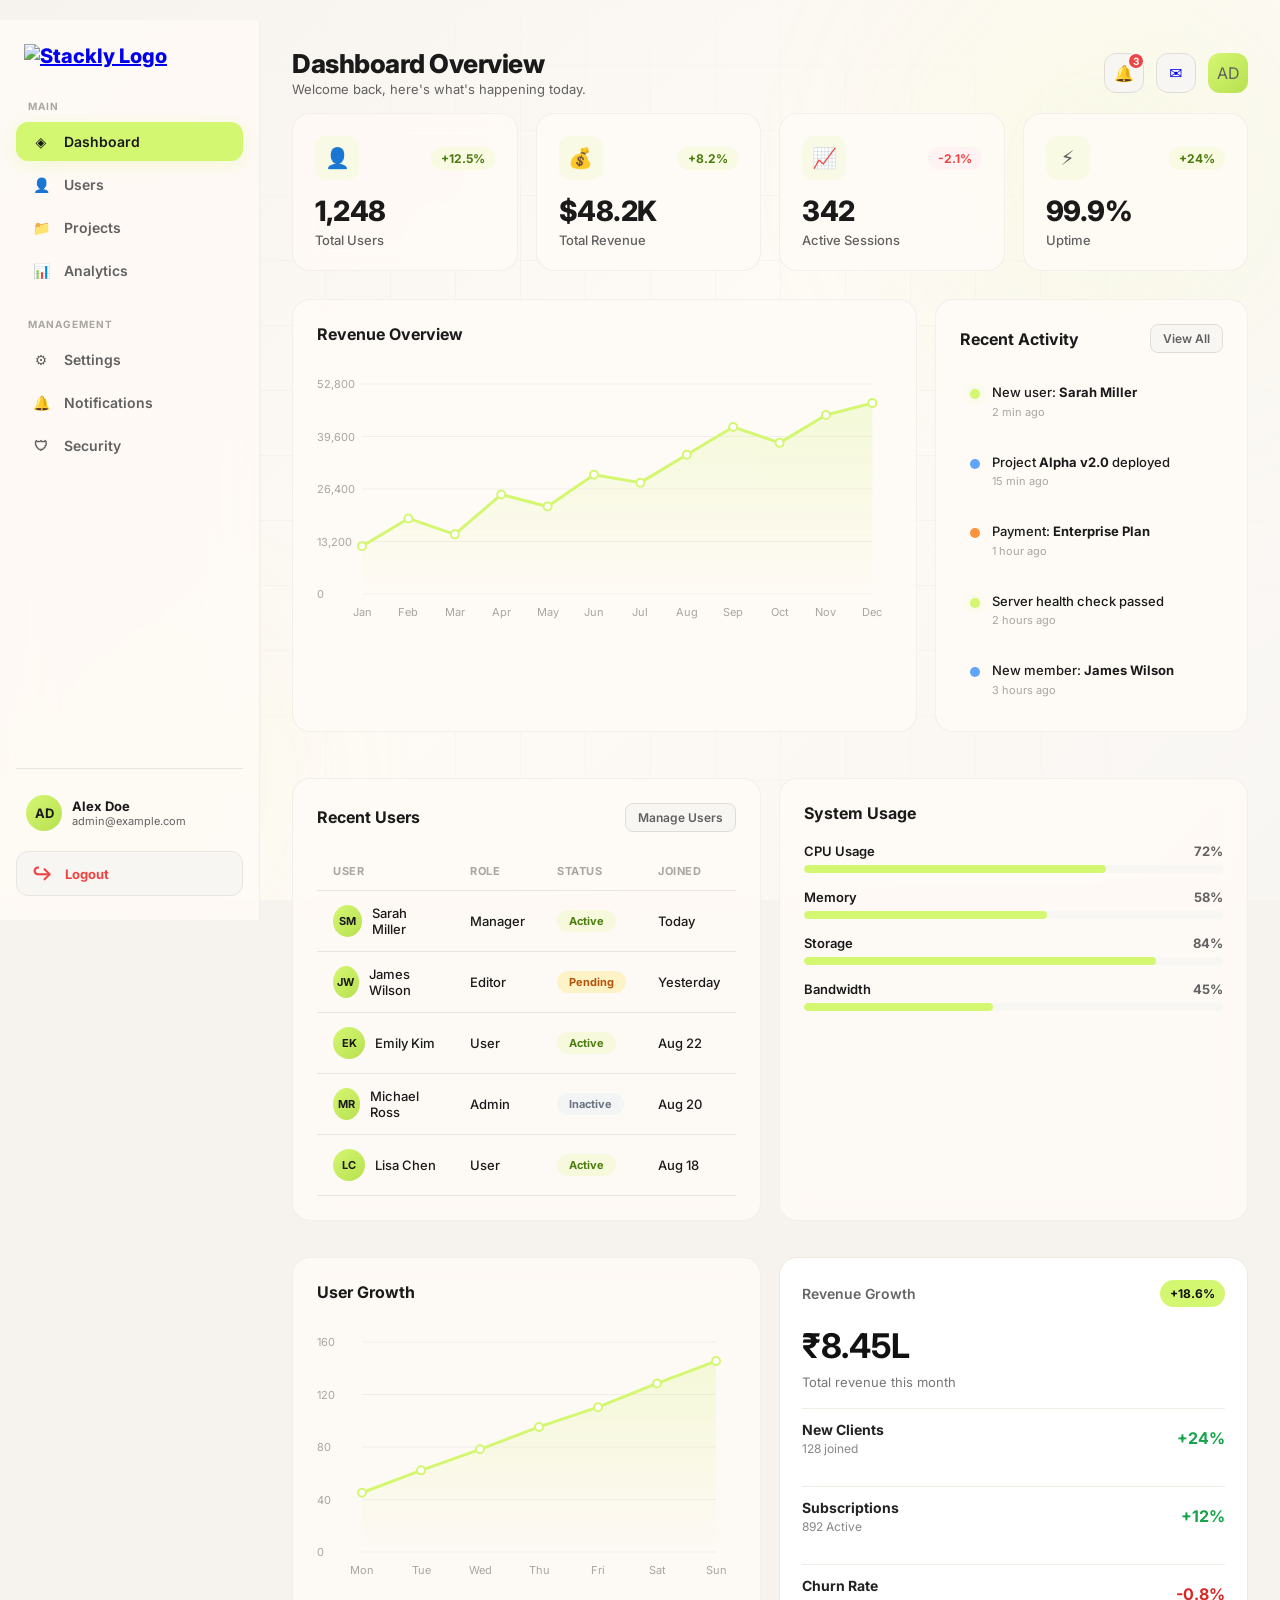
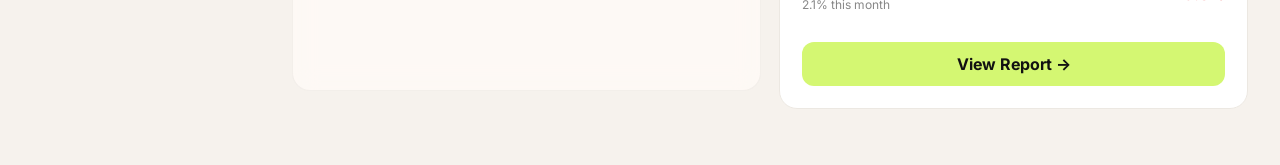
==== admin-dashboard.html @ aadb6a51 "Add files via upload" ====
html_code = '''<!DOCTYPE html>
<html lang="en">
<head>
  <meta charset="UTF-8" />
  <meta name="viewport" content="width=device-width, initial-scale=1.0" />
  <title>Stackly Admin — Dashboard</title>
  <link rel="preconnect" href="https://fonts.googleapis.com">
  <link rel="preconnect" href="https://fonts.gstatic.com" crossorigin>
  <link href="https://fonts.googleapis.com/css2?family=Inter:wght@400;500;600;700;800&display=swap" rel="stylesheet">
  <style>
    :root {
      --color-white2: #F6F2ED;
      --color-white3: #FEFAF5;
      --color-white4: #F8F6F3;
      --color-btn: #F6F2ED4D;
      --color-btn1: #F6F2ED1A;
      --text-color: #616161;
      --primary-color: #D4F772;
      --dark: #1a1a1a;
    }

    * { margin: 0; padding: 0; box-sizing: border-box; }
    body {
      font-family: 'Inter', system-ui, -apple-system, sans-serif;
      background: var(--color-white2);
      color: var(--text-color);
      min-height: 100vh;
      overflow-x: hidden;
    }

    /* ==================== BACKGROUND ==================== */
    .page-bg {
      position: fixed; inset: 0; z-index: 0; overflow: hidden;
      background: linear-gradient(135deg, var(--color-white2) 0%, var(--color-white3) 50%, var(--color-white4) 100%);
    }
    .orb {
      position: absolute; border-radius: 50%; filter: blur(90px); opacity: 0.4;
    }
    .orb-1 {
      width: 550px; height: 550px;
      background: radial-gradient(circle, rgba(212,247,114,0.4) 0%, transparent 70%);
      top: -12%; right: -8%;
    }
    .orb-2 {
      width: 450px; height: 450px;
      background: radial-gradient(circle, rgba(212,247,114,0.28) 0%, transparent 70%);
      bottom: -12%; left: -8%;
    }
    .grid-overlay {
      position: absolute; inset: 0;
      background-image:
        linear-gradient(rgba(0,0,0,0.022) 1px, transparent 1px),
        linear-gradient(90deg, rgba(0,0,0,0.022) 1px, transparent 1px);
      background-size: 65px 65px;
      mask-image: radial-gradient(ellipse at center, black 40%, transparent 80%);
      -webkit-mask-image: radial-gradient(ellipse at center, black 40%, transparent 80%);
    }

    /* ==================== LAYOUT ==================== */
    .dashboard { position: relative; z-index: 1; display: flex; min-height: 100vh; }

    /* ==================== SIDEBAR ==================== */
.sidebar {
  width: 260px;
  background: rgba(254,250,245,0.88);
  backdrop-filter: blur(24px);
  -webkit-backdrop-filter: blur(24px);
  border-right: 1px solid rgba(232,228,223,0.5);
  display: flex;
  flex-direction: column;
  padding: 24px 16px;
  position: fixed;
  height: 100vh;
  z-index: 10;
  transition: width 0.3s ease;

  /* Sidebar Scroll */
  overflow-y: auto;
  overflow-x: hidden;
}

.sidebar::-webkit-scrollbar {
  width: 5px;
}

.sidebar::-webkit-scrollbar-track {
  background: transparent;
}

.sidebar::-webkit-scrollbar-thumb {
  background: #d8d4cf;
  border-radius: 10px;
}

.sidebar::-webkit-scrollbar-thumb:hover {
  background: #bdb8b1;
}

    .sidebar.collapsed { width: 80px; }
    .sidebar.collapsed ~ .main-content { margin-left: 80px; }


    .logo {
      display: flex; align-items: center; gap: 12px;
      font-weight: 800; font-size: 20px; color: var(--dark);
      margin-bottom: 32px; padding: 0 8px;
    }
    .logo-icon {
      width: 40px; height: 40px; background: var(--primary-color);
      border-radius: 12px; display: flex; align-items: center; justify-content: center;
      font-size: 20px; flex-shrink: 0;
      box-shadow: 0 4px 16px rgba(212,247,114,0.3);
    }
    .logo-text { white-space: nowrap; overflow: hidden; transition: opacity 0.2s; }
    .sidebar.collapsed .logo-text { opacity: 0; width: 0; }

    .nav-section { margin-bottom: 24px; }
    .nav-label {
      font-size: 10px; font-weight: 700; text-transform: uppercase;
      letter-spacing: 1px; color: #A9A5A0; margin-bottom: 10px; padding: 0 12px;
      white-space: nowrap; overflow: hidden; transition: opacity 0.2s;
    }
    .sidebar.collapsed .nav-label { opacity: 0; }

    .nav-item {
      display: flex; align-items: center; gap: 12px;
      padding: 11px 14px; border-radius: 12px;
      font-size: 14px; font-weight: 600; color: var(--text-color);
      cursor: pointer; transition: all 0.2s; margin-bottom: 4px; white-space: nowrap;
    }
    .nav-item:hover { background: var(--color-white4); color: var(--dark); }
    .nav-item.active {
      background: var(--primary-color); color: var(--dark);
      box-shadow: 0 4px 16px rgba(212,247,114,0.25);
    }
    .nav-icon { width: 22px; text-align: center; flex-shrink: 0; }
    .nav-text { white-space: nowrap; overflow: hidden; transition: opacity 0.2s; }
    .sidebar.collapsed .nav-text { opacity: 0; width: 0; }

    .sidebar-footer { margin-top: auto; padding-top: 16px; border-top: 1px solid #E8E4DF; }
    .user-card {
      display: flex; align-items: center; gap: 10px;
      padding: 10px; border-radius: 12px; cursor: pointer; transition: background 0.2s;
    }
    .user-card:hover { background: var(--color-white4); }
    .user-avatar {
      width: 36px; height: 36px; border-radius: 50%;
      background: linear-gradient(135deg, var(--primary-color), #b8e050);
      display: flex; align-items: center; justify-content: center;
      font-size: 13px; font-weight: 700; color: var(--dark); flex-shrink: 0;
    }
    .user-info { white-space: nowrap; overflow: hidden; transition: opacity 0.2s; }
    .sidebar.collapsed .user-info { opacity: 0; width: 0; }
    .user-name { font-size: 13px; font-weight: 700; color: var(--dark); }
    .user-role { font-size: 11px; color: var(--text-color); }

    .collapse-btn {
      position: absolute; top: 28px; right: -14px;
      width: 28px; height: 28px; background: var(--color-white3);
      border: 1px solid #E8E4DF; border-radius: 50%;
      display: flex; align-items: center; justify-content: center;
      cursor: pointer; font-size: 12px;
      box-shadow: 0 2px 8px rgba(0,0,0,0.08); z-index: 20;
      transition: transform 0.3s;
    }
    .sidebar.collapsed .collapse-btn { transform: rotate(180deg); }

    /* ==================== MAIN CONTENT ==================== */
    .main-content {
      flex: 1; margin-left: 260px; padding: 28px 32px;
      transition: margin-left 0.3s ease; min-width: 0;
    }

    /* ==================== TOPBAR ==================== */
    .topbar {
      display: flex; align-items: center; justify-content: space-between;
      margin-bottom: 28px; flex-wrap: wrap; gap: 16px;
    }
    .page-title h1 {
      font-size: 26px; font-weight: 800; color: var(--dark); letter-spacing: -0.5px;
    }
    .page-title p { font-size: 13px; color: var(--text-color); margin-top: 2px; }
    .topbar-actions { display: flex; align-items: center; gap: 12px; }

    .search-box { position: relative; }
    .search-box input {
      width: 260px; padding: 10px 14px 10px 38px;
      border: 1.5px solid #E0DCD7; border-radius: 12px;
      background: var(--color-white4); font-size: 13px; outline: none;
      transition: all 0.2s; font-family: inherit;
    }
    .search-box input:focus {
      border-color: var(--primary-color);
      box-shadow: 0 0 0 3px rgba(212,247,114,0.15);
    }
    .search-box::before {
      content: '🔍'; position: absolute; left: 12px; top: 50%;
      transform: translateY(-50%); font-size: 13px; opacity: 0.5;
    }

    .icon-btn {
      width: 40px; height: 40px; border-radius: 12px;
      border: 1.5px solid #E0DCD7; background: var(--color-white4);
      display: flex; align-items: center; justify-content: center;
      cursor: pointer; font-size: 16px; transition: all 0.2s; position: relative;
      text-decoration: none;
    }
    .icon-btn:hover {
      border-color: var(--primary-color);
      background: rgba(212,247,114,0.08);
    }
    .badge {
      position: absolute; top: -2px; right: -2px;
      width: 18px; height: 18px; background: #ef4444; color: #fff;
      font-size: 10px; font-weight: 700; border-radius: 50%;
      display: flex; align-items: center; justify-content: center;
      border: 2px solid var(--color-white3);
    }

    /* ==================== PANELS & CARDS ==================== */
    .panel {
      background: rgba(254,250,245,0.9);
      backdrop-filter: blur(12px); -webkit-backdrop-filter: blur(12px);
      border: 1px solid rgba(232,228,223,0.5); border-radius: 18px;
      padding: 24px; margin-bottom: 18px;
    }
    .panel-header {
      display: flex; align-items: center; justify-content: space-between;
      margin-bottom: 20px; flex-wrap: wrap; gap: 10px;
    }
    .panel-title { font-size: 16px; font-weight: 700; color: var(--dark); }
    .panel-action {
      font-size: 12px; font-weight: 600; color: var(--text-color);
      cursor: pointer; padding: 6px 12px; border-radius: 8px;
      transition: all 0.2s; border: 1.5px solid #E0DCD7; background: var(--color-white4);
    }
    .panel-action:hover { background: var(--primary-color); color: var(--dark); border-color: var(--primary-color); }
    .panel-action.primary { background: var(--primary-color); color: var(--dark); border-color: var(--primary-color); }
    .panel-action.primary:hover { box-shadow: 0 4px 16px rgba(212,247,114,0.3); }

    /* ==================== STATS ==================== */
    .stats-grid {
      display: grid;
      grid-template-columns: repeat(auto-fit, minmax(200px, 1fr));
      gap: 18px; margin-bottom: 28px;
    }
    .stat-card {
      background: rgba(254,250,245,0.9);
      backdrop-filter: blur(12px); -webkit-backdrop-filter: blur(12px);
      border: 1px solid rgba(232,228,223,0.5); border-radius: 18px;
      padding: 22px; transition: all 0.25s; position: relative; overflow: hidden;
    }
    .stat-card:hover {
      transform: translateY(-3px);
      box-shadow: 0 12px 32px rgba(0,0,0,0.06);
      border-color: var(--primary-color);
    }
    .stat-card::before {
      content: ''; position: absolute; top: 0; left: 0; right: 0; height: 3px;
      background: var(--primary-color); opacity: 0; transition: opacity 0.25s;
    }
    .stat-card:hover::before { opacity: 1; }

    .stat-header {
      display: flex; align-items: center; justify-content: space-between;
      margin-bottom: 14px;
    }
    .stat-icon {
      width: 44px; height: 44px; border-radius: 12px;
      background: rgba(212,247,114,0.12);
      display: flex; align-items: center; justify-content: center;
      font-size: 20px; transition: all 0.25s;
    }
    .stat-card:hover .stat-icon {
      background: var(--primary-color); transform: scale(1.1);
      box-shadow: 0 4px 16px rgba(212,247,114,0.3);
    }
    .stat-trend {
      font-size: 12px; font-weight: 700;
      padding: 4px 10px; border-radius: 20px;
      background: rgba(212,247,114,0.15); color: #4a7c0f;
    }
    .stat-trend.down { background: #fef2f2; color: #ef4444; }
    .stat-value {
      font-size: 28px; font-weight: 800; color: var(--dark);
      margin-bottom: 4px; letter-spacing: -0.5px;
    }
    .stat-label { font-size: 13px; color: var(--text-color); font-weight: 500; }

    /* ==================== CONTENT GRID ==================== */
    .content-grid {
      display: grid; grid-template-columns: 2fr 1fr; gap: 18px;
      margin-bottom: 28px;
    }
    .bottom-grid { display: grid; grid-template-columns: 1fr 1fr; gap: 18px; }

    /* ==================== CHARTS ==================== */
    .chart-canvas { width: 100%; height: 260px; }
    .chart-canvas.sm { height: 180px; }

    /* ==================== ACTIVITY ==================== */
    .activity-list { display: flex; flex-direction: column; gap: 14px; }
    .activity-item {
      display: flex; align-items: flex-start; gap: 12px;
      padding: 10px; border-radius: 12px; transition: background 0.2s;
    }
    .activity-item:hover { background: var(--color-white4); }
    .activity-dot {
      width: 10px; height: 10px; border-radius: 50%;
      margin-top: 6px; flex-shrink: 0;
    }
    .activity-dot.green { background: var(--primary-color); box-shadow: 0 0 8px rgba(212,247,114,0.4); }
    .activity-dot.blue { background: #60a5fa; }
    .activity-dot.orange { background: #fb923c; }
    .activity-dot.red { background: #ef4444; }
    .activity-text { font-size: 13px; color: var(--dark); font-weight: 500; line-height: 1.5; }
    .activity-time { font-size: 11px; color: #A9A5A0; margin-top: 2px; }

    /* ==================== TABLE ==================== */
    .table-wrap { overflow-x: auto; }
    table { width: 100%; border-collapse: collapse; }
    th {
      text-align: left; padding: 12px 16px;
      font-size: 11px; font-weight: 700; text-transform: uppercase;
      letter-spacing: 0.5px; color: #A9A5A0; border-bottom: 1px solid #E8E4DF;
    }
    td {
      padding: 14px 16px; font-size: 13px;
      color: var(--dark); font-weight: 500; border-bottom: 1px solid #E8E4DF;
    }
    tr:hover td { background: var(--color-white4); }
    .user-cell { display: flex; align-items: center; gap: 10px; }
    .table-avatar {
      width: 32px; height: 32px; border-radius: 50%;
      background: linear-gradient(135deg, var(--primary-color), #b8e050);
      display: flex; align-items: center; justify-content: center;
      font-size: 11px; font-weight: 700; color: var(--dark);
    }
    .status-badge {
      padding: 4px 12px; border-radius: 20px; font-size: 11px; font-weight: 700;
    }
    .status-active { background: rgba(212,247,114,0.2); color: #4a7c0f; }
    .status-pending { background: #fef3c7; color: #b45309; }
    .status-inactive { background: #f3f4f6; color: #6b7280; }

    /* ==================== PROGRESS ==================== */
    .progress-item { margin-bottom: 16px; }
    .progress-header {
      display: flex; justify-content: space-between;
      margin-bottom: 6px; font-size: 13px;
    }
    .progress-label { font-weight: 600; color: var(--dark); }
    .progress-value { font-weight: 700; color: var(--text-color); }
    .progress-track {
      height: 8px; background: var(--color-white4);
      border-radius: 4px; overflow: hidden;
    }
    .progress-fill {
      height: 100%; border-radius: 4px;
      background: var(--primary-color); transition: width 1s ease;
    }

    /* ==================== PROJECT CARDS ==================== */
    .project-grid {
      display: grid;
      grid-template-columns: repeat(auto-fit, minmax(280px, 1fr));
      gap: 18px; margin-bottom: 28px;
    }
    .project-card {
      background: rgba(254,250,245,0.9);
      backdrop-filter: blur(12px); -webkit-backdrop-filter: blur(12px);
      border: 1px solid rgba(232,228,223,0.5); border-radius: 18px;
      padding: 24px; transition: all 0.25s;
    }
    .project-card:hover {
      transform: translateY(-3px);
      box-shadow: 0 12px 32px rgba(0,0,0,0.06);
      border-color: var(--primary-color);
    }
    .project-header {
      display: flex; align-items: center; justify-content: space-between;
      margin-bottom: 14px;
    }
    .project-tag {
      padding: 4px 12px; border-radius: 20px; font-size: 11px; font-weight: 700;
    }
    .tag-dev { background: rgba(212,247,114,0.2); color: #4a7c0f; }
    .tag-design { background: #dbeafe; color: #1e40af; }
    .tag-marketing { background: #fef3c7; color: #b45309; }
    .project-title { font-size: 16px; font-weight: 700; color: var(--dark); margin-bottom: 6px; }
    .project-desc { font-size: 13px; color: var(--text-color); margin-bottom: 16px; line-height: 1.5; }
    .project-meta { display: flex; align-items: center; justify-content: space-between; font-size: 12px; color: #A9A5A0; }
    .project-avatars { display: flex; }
    .project-avatars .table-avatar {
      width: 28px; height: 28px; font-size: 10px;
      margin-left: -8px; border: 2px solid var(--color-white3);
    }
    .project-avatars .table-avatar:first-child { margin-left: 0; }

    /* ==================== USER CARDS ==================== */
    .user-grid {
      display: grid;
      grid-template-columns: repeat(auto-fit, minmax(240px, 1fr));
      gap: 18px; margin-bottom: 28px;
    }
    .user-card-lg {
      background: rgba(254,250,245,0.9);
      backdrop-filter: blur(12px); -webkit-backdrop-filter: blur(12px);
      border: 1px solid rgba(232,228,223,0.5); border-radius: 18px;
      padding: 24px; text-align: center; transition: all 0.25s;
    }
    .user-card-lg:hover {
      transform: translateY(-3px);
      box-shadow: 0 12px 32px rgba(0,0,0,0.06);
      border-color: var(--primary-color);
    }
    .user-card-lg .user-avatar { width: 56px; height: 56px; font-size: 20px; margin: 0 auto 12px; }
    .user-card-name { font-size: 15px; font-weight: 700; color: var(--dark); margin-bottom: 2px; }
    .user-card-role { font-size: 12px; color: var(--text-color); margin-bottom: 12px; }
    .user-card-stats {
      display: flex; justify-content: center; gap: 20px;
      padding-top: 14px; border-top: 1px solid #E8E4DF;
    }
    .user-card-stat { text-align: center; }
    .user-card-stat-value { font-size: 16px; font-weight: 700; color: var(--dark); }
    .user-card-stat-label { font-size: 11px; color: #A9A5A0; }

    /* ==================== SETTINGS ==================== */
    .setting-row {
      display: flex; align-items: center; justify-content: space-between;
      padding: 16px 0; border-bottom: 1px solid #E8E4DF;
    }
    .setting-row:last-child { border-bottom: none; }
    .setting-info h4 { font-size: 14px; font-weight: 600; color: var(--dark); margin-bottom: 3px; }
    .setting-info p { font-size: 12px; color: #A9A5A0; }
    .toggle {
      width: 44px; height: 24px; background: #E0DCD7; border-radius: 12px;
      position: relative; cursor: pointer; transition: background 0.2s; flex-shrink: 0;
    }
    .toggle.on { background: var(--primary-color); }
    .toggle::after {
      content: ''; position: absolute; top: 2px; left: 2px;
      width: 20px; height: 20px; background: #fff; border-radius: 50%;
      transition: transform 0.2s; box-shadow: 0 1px 4px rgba(0,0,0,0.15);
    }
    .toggle.on::after { transform: translateX(20px); }

    /* ==================== NOTIFICATIONS ==================== */
    .notif-item {
      display: flex; align-items: flex-start; gap: 14px;
      padding: 16px; border-radius: 14px; transition: all 0.2s;
      margin-bottom: 8px; border: 1px solid transparent;
    }
    .notif-item:hover { background: var(--color-white4); border-color: #E8E4DF; }
    .notif-item.unread { background: rgba(212,247,114,0.06); border-color: rgba(212,247,114,0.2); }
    .notif-icon {
      width: 40px; height: 40px; border-radius: 12px;
      background: var(--color-white4);
      display: flex; align-items: center; justify-content: center;
      font-size: 18px; flex-shrink: 0;
    }
    .notif-item.unread .notif-icon { background: rgba(212,247,114,0.15); }
    .notif-content h4 { font-size: 14px; font-weight: 600; color: var(--dark); margin-bottom: 3px; }
    .notif-content p { font-size: 12px; color: var(--text-color); line-height: 1.5; }
    .notif-time { font-size: 11px; color: #A9A5A0; margin-top: 4px; white-space: nowrap; }

    /* ==================== SECURITY ==================== */
    .security-card {
      background: rgba(254,250,245,0.9);
      backdrop-filter: blur(12px); -webkit-backdrop-filter: blur(12px);
      border: 1px solid rgba(232,228,223,0.5); border-radius: 18px;
      padding: 24px; margin-bottom: 18px;
    }
    .security-card-header { display: flex; align-items: center; gap: 14px; margin-bottom: 16px; }
    .security-icon {
      width: 48px; height: 48px; border-radius: 14px;
      background: rgba(212,247,114,0.12);
      display: flex; align-items: center; justify-content: center;
      font-size: 22px;
    }
    .security-card h3 { font-size: 16px; font-weight: 700; color: var(--dark); margin-bottom: 3px; }
    .security-card p { font-size: 13px; color: var(--text-color); }

    /* ==================== VIEW SWITCHING ==================== */
    .page-view { display: none; animation: fadeIn 0.3s ease; }
    .page-view.active { display: block; }
    @keyframes fadeIn {
      from { opacity: 0; transform: translateY(8px); }
      to { opacity: 1; transform: translateY(0); }
    }

    /* ==================== MOBILE ==================== */
    .mobile-toggle {
      display: none; width: 40px; height: 40px; border-radius: 12px;
      border: 1.5px solid #E0DCD7; background: var(--color-white4);
      align-items: center; justify-content: center;
      cursor: pointer; font-size: 18px; margin-right: 12px;
    }
    .overlay {
      display: none; position: fixed; inset: 0;
      background: rgba(0,0,0,0.3); z-index: 5;
    }
    .overlay.show { display: block; }

    @media (max-width: 1000px) {
      .content-grid, .bottom-grid { grid-template-columns: 1fr; }
    }
    @media (max-width: 768px) {
      .sidebar { transform: translateX(-100%); width: 260px; }
      .sidebar.open { transform: translateX(0); }
      .main-content { margin-left: 0; padding: 20px; }
      .stats-grid { grid-template-columns: 1fr; }
      .search-box input { width: 180px; }
      .mobile-toggle { display: flex; }
      .project-grid, .user-grid { grid-template-columns: 1fr; }
    }
    @media (max-width: 520px) {
      .topbar-actions { width: 100%; justify-content: flex-end; }
      .search-box { width: 100%; }
      .search-box input { width: 100%; }
    }

    html, body {
    overflow-x: hidden;
    width: 100%;
}

@media (max-width: 767px) {
    .main-content {
        width: 100%;
        max-width: 100%;
        margin-left: 0;
        padding: 15px;
        overflow-x: hidden;
    }

    .bottom-grid,
    .bottom-grid > div,
    .panel {
        width: 100%;
        max-width: 100%;
        min-width: 0;
    }

    .progress-track {
        width: 100%;
        max-width: 100%;
    }

    .progress-fill {
        max-width: 100%;
    }

    body {
        width: 100%;
        max-width: 100%;
        overflow-x: hidden;
    }
}

.logout-btn {
    width: 100%;
    margin-top: 10px;
    padding: 11px 14px;
    display: flex;
    align-items: center;
    gap: 12px;

    border: 1px solid #E8E4DF;
    border-radius: 12px;

    background: var(--color-white4);
    color: #ef4444;

    font-family: inherit;
    font-size: 13px;
    font-weight: 700;

    cursor: pointer;
    transition: all 0.2s ease;
}

.logout-btn:hover {
    background: #fef2f2;
    border-color: #ef4444;
}

.logout-btn span:first-child {
    width: 22px;
    text-align: center;
    font-size: 18px;
    flex-shrink: 0;
}

.sidebar.collapsed .logout-text {
    opacity: 0;
    width: 0;
    overflow: hidden;
}

.sidebar.collapsed .logout-btn {
    justify-content: center;
    padding-left: 8px;
    padding-right: 8px;
}

.panel-action {
    text-decoration: none;
    cursor: pointer;
}

.user-card {
    cursor: default;
}

.user-avatar,
.user-info,
.user-name,
.user-role {
    cursor: default;
}

.user-card a {
    pointer-events: none;
}

.overview-side-card{
    background:#fff;
    border:1px solid #ECE8E2;
    border-radius:18px;
    padding:22px;
    height:100%;
    display:flex;
    flex-direction:column;
    gap:18px;
}

.overview-head{
    display:flex;
    justify-content:space-between;
    align-items:center;
}

.overview-head span{
    font-size:14px;
    color:#666;
    font-weight:600;
}

.trend-badge{
    background:#D4F772;
    color:#111;
    padding:6px 10px;
    border-radius:20px;
    font-size:12px;
    font-weight:700;
}

.overview-side-card h2{
    font-size:34px;
    margin:0;
    color:#111;
}

.overview-sub{
    color:#777;
    font-size:13px;
    margin-top:-10px;
}

.overview-item{
    display:flex;
    justify-content:space-between;
    align-items:center;
    padding:12px 0;
    border-top:1px solid #F0ECE6;
}

.overview-item strong{
    display:block;
    font-size:14px;
    color:#222;
}

.overview-item p{
    margin:3px 0 0;
    font-size:12px;
    color:#888;
}

.up{
    color:#16A34A;
    font-weight:700;
}

.down{
    color:#DC2626;
    font-weight:700;
}

.overview-btn{
    margin-top:auto;
    display:block;
    text-align:center;
    padding:12px;
    background:#D4F772;
    color:#111;
    text-decoration:none;
    border-radius:12px;
    font-weight:700;
}

@media(max-width:768px){
    .overview-side-card{
        margin-top:20px;
    }
}

  </style>
</head>
<body>

  <!-- Background -->
  <div class="page-bg">
    <div class="orb orb-1"></div>
    <div class="orb orb-2"></div>
    <div class="grid-overlay"></div>
  </div>

  <div class="dashboard">
    <!-- Sidebar -->
    <div class="sidebar" id="sidebar">
<div class="logo">
    <a href="index.html">
        <img src="assets/images/logo.webp"
             alt="Stackly Logo"
             class="logo-image">
    </a>
</div>

<div class="nav-section">

    <div class="nav-label">Main</div>

    <div class="nav-item active" data-page="dashboard" onclick="navigate('dashboard')">
        <span class="nav-icon">◈</span>
        <span class="nav-text">Dashboard</span>
    </div>

    <div class="nav-item" data-page="users" onclick="navigate('users')">
        <span class="nav-icon">👤</span>
        <span class="nav-text">Users</span>
    </div>

    <div class="nav-item" data-page="projects" onclick="navigate('projects')">
        <span class="nav-icon">📁</span>
        <span class="nav-text">Projects</span>
    </div>

    <div class="nav-item" data-page="analytics" onclick="navigate('analytics')">
        <span class="nav-icon">📊</span>
        <span class="nav-text">Analytics</span>
    </div>

</div>

<div class="nav-section">

    <div class="nav-label">Management</div>

    <div class="nav-item" data-page="settings" onclick="navigate('settings')">
        <span class="nav-icon">⚙</span>
        <span class="nav-text">Settings</span>
    </div>

    <div class="nav-item" data-page="notifications" onclick="navigate('notifications')">
        <span class="nav-icon">🔔</span>
        <span class="nav-text">Notifications</span>
    </div>

    <div class="nav-item" data-page="security" onclick="navigate('security')">
        <span class="nav-icon">🛡</span>
        <span class="nav-text">Security</span>
    </div>

</div>

     <div class="sidebar-footer">

    <div class="user-card">
        <div class="user-avatar" style="cursor:default;">
            AD
        </div>

        <div class="user-info">
            <div class="user-name">
                Alex Doe
            </div>

            <div class="user-role" id="userEmail">
                admin@example.com
            </div>
        </div>
    </div>

    <button
        type="button"
        class="logout-btn"
        onclick="logoutUser()">

        <span>↪</span>
        <span class="logout-text">Logout</span>

    </button>

</div>
    </div>

    <div class="overlay" id="overlay" onclick="closeSidebar()"></div>

    <!-- Main Content -->
    <div class="main-content" id="mainContent">
      <!-- Topbar -->
      <div class="topbar">
        <div style="display:flex;align-items:center;">
          <div class="mobile-toggle" onclick="openSidebar()">☰</div>
          <div class="page-title">
            <h1 id="pageHeading">Dashboard Overview</h1>
            <p id="pageSubheading">Welcome back, here\'s what\'s happening today.</p>
          </div>
        </div>
        <div class="topbar-actions">
          <div class="icon-btn" data-page="notifications" onclick="navigate('notifications')">🔔<div class="badge">3</div></div>
          <a href="404.html" class="icon-btn">✉</a>
          <div class="icon-btn"
     style="background:linear-gradient(135deg,var(--primary-color),#b8e050);border:none;cursor:default;">
    AD
</div>
      </div>

      <!-- ========== DASHBOARD PAGE ========== -->
      <div class="page-view active" id="page-dashboard">
        <div class="stats-grid">
          <div class="stat-card"><div class="stat-header"><div class="stat-icon">👤</div><div class="stat-trend">+12.5%</div></div><div class="stat-value">1,248</div><div class="stat-label">Total Users</div></div>
          <div class="stat-card"><div class="stat-header"><div class="stat-icon">💰</div><div class="stat-trend">+8.2%</div></div><div class="stat-value">$48.2K</div><div class="stat-label">Total Revenue</div></div>
          <div class="stat-card"><div class="stat-header"><div class="stat-icon">📈</div><div class="stat-trend down">-2.1%</div></div><div class="stat-value">342</div><div class="stat-label">Active Sessions</div></div>
          <div class="stat-card"><div class="stat-header"><div class="stat-icon">⚡</div><div class="stat-trend">+24%</div></div><div class="stat-value">99.9%</div><div class="stat-label">Uptime</div></div>
        </div>
        <div class="content-grid">
          <div class="panel">
            <div class="panel-header"><div class="panel-title">Revenue Overview</div></div>
            <canvas class="chart-canvas" id="dashChart1"></canvas>
          </div>
          <div class="panel">
            <div class="panel-header"><div class="panel-title">Recent Activity</div><a href="404.html" class="panel-action">View All</a></div>
            <div class="activity-list">
              <div class="activity-item"><div class="activity-dot green"></div><div><div class="activity-text">New user: <strong>Sarah Miller</strong></div><div class="activity-time">2 min ago</div></div></div>
              <div class="activity-item"><div class="activity-dot blue"></div><div><div class="activity-text">Project <strong>Alpha v2.0</strong> deployed</div><div class="activity-time">15 min ago</div></div></div>
              <div class="activity-item"><div class="activity-dot orange"></div><div><div class="activity-text">Payment: <strong>Enterprise Plan</strong></div><div class="activity-time">1 hour ago</div></div></div>
              <div class="activity-item"><div class="activity-dot green"></div><div><div class="activity-text">Server health check passed</div><div class="activity-time">2 hours ago</div></div></div>
              <div class="activity-item"><div class="activity-dot blue"></div><div><div class="activity-text">New member: <strong>James Wilson</strong></div><div class="activity-time">3 hours ago</div></div></div>
            </div>
          </div>
        </div>
        <div class="bottom-grid">
          <div class="panel">
            <div class="panel-header"><div class="panel-title">Recent Users</div><a href="404.html" class="panel-action">Manage Users</a></div>
            <div class="table-wrap">
              <table>
                <thead><tr><th>User</th><th>Role</th><th>Status</th><th>Joined</th></tr></thead>
                <tbody>
                  <tr><td><div class="user-cell"><div class="table-avatar">SM</div>Sarah Miller</div></td><td>Manager</td><td><span class="status-badge status-active">Active</span></td><td>Today</td></tr>
                  <tr><td><div class="user-cell"><div class="table-avatar">JW</div>James Wilson</div></td><td>Editor</td><td><span class="status-badge status-pending">Pending</span></td><td>Yesterday</td></tr>
                  <tr><td><div class="user-cell"><div class="table-avatar">EK</div>Emily Kim</div></td><td>User</td><td><span class="status-badge status-active">Active</span></td><td>Aug 22</td></tr>
                  <tr><td><div class="user-cell"><div class="table-avatar">MR</div>Michael Ross</div></td><td>Admin</td><td><span class="status-badge status-inactive">Inactive</span></td><td>Aug 20</td></tr>
                  <tr><td><div class="user-cell"><div class="table-avatar">LC</div>Lisa Chen</div></td><td>User</td><td><span class="status-badge status-active">Active</span></td><td>Aug 18</td></tr>
                </tbody>
              </table>
            </div>
          </div>
                    <div class="panel" style="margin-bottom:18px;">
              <div class="panel-header"><div class="panel-title">System Usage</div></div>
              <div class="progress-item"><div class="progress-header"><span class="progress-label">CPU Usage</span><span class="progress-value">72%</span></div><div class="progress-track"><div class="progress-fill" style="width:72%"></div></div></div>
              <div class="progress-item"><div class="progress-header"><span class="progress-label">Memory</span><span class="progress-value">58%</span></div><div class="progress-track"><div class="progress-fill" style="width:58%"></div></div></div>
              <div class="progress-item"><div class="progress-header"><span class="progress-label">Storage</span><span class="progress-value">84%</span></div><div class="progress-track"><div class="progress-fill" style="width:84%"></div></div></div>
              <div class="progress-item"><div class="progress-header"><span class="progress-label">Bandwidth</span><span class="progress-value">45%</span></div><div class="progress-track"><div class="progress-fill" style="width:45%"></div></div></div>
            </div>
            <div class="panel">
              <div class="panel-header"><div class="panel-title">User Growth</div></div>
              <canvas class="chart-canvas sm" id="dashChart2"></canvas>
            </div>

            <div class="overview-side-card">
    <div class="overview-head">
        <span>Revenue Growth</span>
        <div class="trend-badge">+18.6%</div>
    </div>

    <h2>₹8.45L</h2>
    <p class="overview-sub">Total revenue this month</p>

    <div class="overview-item">
        <div>
            <strong>New Clients</strong>
            <p>128 joined</p>
        </div>
        <span class="up">+24%</span>
    </div>

    <div class="overview-item">
        <div>
            <strong>Subscriptions</strong>
            <p>892 Active</p>
        </div>
        <span class="up">+12%</span>
    </div>

    <div class="overview-item">
        <div>
            <strong>Churn Rate</strong>
            <p>2.1% this month</p>
        </div>
        <span class="down">-0.8%</span>
    </div>

    <a href="404.html" class="overview-btn">
        View Report →
    </a>
</div>
          </div>
        </div>
      </div>

      <!-- ========== USERS PAGE ========== -->
      <div class="page-view" id="page-users">
        <div class="stats-grid">
          <div class="stat-card"><div class="stat-header"><div class="stat-icon">👤</div><div class="stat-trend">+5.2%</div></div><div class="stat-value">1,248</div><div class="stat-label">Total Users</div></div>
          <div class="stat-card"><div class="stat-header"><div class="stat-icon">✓</div><div class="stat-trend">+3.1%</div></div><div class="stat-value">1,102</div><div class="stat-label">Active Users</div></div>
          <div class="stat-card"><div class="stat-header"><div class="stat-icon">⏳</div><div class="stat-trend">+12%</div></div><div class="stat-value">48</div><div class="stat-label">Pending</div></div>
          <div class="stat-card"><div class="stat-header"><div class="stat-icon">🚫</div><div class="stat-trend down">-1.2%</div></div><div class="stat-value">98</div><div class="stat-label">Inactive</div></div>
        </div>
        <div class="panel">
          <div class="panel-header">
            <div class="panel-title">All Users</div>
            <div style="display:flex;gap:10px;">
              <a href="404.html" class="panel-action">
    Filter ▾
</a>

<a href="404.html" class="panel-action primary">
    + Add User
</a>
            </div>
          </div>
          <div class="table-wrap">
            <table>
              <thead><tr><th>User</th><th>Email</th><th>Role</th><th>Status</th><th>Last Active</th><th>Actions</th></tr></thead>
              <tbody>
                <tr><td><div class="user-cell"><div class="table-avatar">SM</div>Sarah Miller</div></td><td>sarah@nexus.com</td><td>Manager</td><td><span class="status-badge status-active">Active</span></td><td>2 min ago</td><td><span style="font-size:16px;">⋮</span></td></tr>
                <tr><td><div class="user-cell"><div class="table-avatar">JW</div>James Wilson</div></td><td>james@nexus.com</td><td>Editor</td><td><span class="status-badge status-pending">Pending</span></td><td>Yesterday</td><td><span style="font-size:16px;">⋮</span></td></tr>
                <tr><td><div class="user-cell"><div class="table-avatar">EK</div>Emily Kim</div></td><td>emily@nexus.com</td><td>User</td><td><span class="status-badge status-active">Active</span></td><td>Aug 22</td><td><span style="font-size:16px;">⋮</span></td></tr>
                <tr><td><div class="user-cell"><div class="table-avatar">MR</div>Michael Ross</div></td><td>michael@nexus.com</td><td>Admin</td><td><span class="status-badge status-inactive">Inactive</span></td><td>Aug 20</td><td><span style="font-size:16px;">⋮</span></td></tr>
                <tr><td><div class="user-cell"><div class="table-avatar">LC</div>Lisa Chen</div></td><td>lisa@nexus.com</td><td>User</td><td><span class="status-badge status-active">Active</span></td><td>Aug 18</td><td><span style="font-size:16px;">⋮</span></td></tr>
                <tr><td><div class="user-cell"><div class="table-avatar">DK</div>David Kim</div></td><td>david@nexus.com</td><td>Manager</td><td><span class="status-badge status-active">Active</span></td><td>Aug 15</td><td><span style="font-size:16px;">⋮</span></td></tr>
                <tr><td><div class="user-cell"><div class="table-avatar">AP</div>Anna Park</div></td><td>anna@nexus.com</td><td>Editor</td><td><span class="status-badge status-active">Active</span></td><td>Aug 12</td><td><span style="font-size:16px;">⋮</span></td></tr>
              </tbody>
            </table>
          </div>
        </div>
        <div class="user-grid">
          <div class="user-card-lg"><div class="user-avatar" style="background:linear-gradient(135deg,#ff6b6b,#ee5a5a);">SM</div><div class="user-card-name">Sarah Miller</div><div class="user-card-role">Manager</div><div class="user-card-stats"><div class="user-card-stat"><div class="user-card-stat-value">24</div><div class="user-card-stat-label">Projects</div></div><div class="user-card-stat"><div class="user-card-stat-value">98%</div><div class="user-card-stat-label">Score</div></div></div></div>
          <div class="user-card-lg"><div class="user-avatar" style="background:linear-gradient(135deg,#4ecdc4,#44b3ab);">JW</div><div class="user-card-name">James Wilson</div><div class="user-card-role">Editor</div><div class="user-card-stats"><div class="user-card-stat"><div class="user-card-stat-value">18</div><div class="user-card-stat-label">Articles</div></div><div class="user-card-stat"><div class="user-card-stat-value">A+</div><div class="user-card-stat-label">Grade</div></div></div></div>
          <div class="user-card-lg"><div class="user-avatar" style="background:linear-gradient(135deg,#a78bfa,#8b5cf6);">EK</div><div class="user-card-name">Emily Kim</div><div class="user-card-role">User</div><div class="user-card-stats"><div class="user-card-stat"><div class="user-card-stat-value">12</div><div class="user-card-stat-label">Tasks</div></div><div class="user-card-stat"><div class="user-card-stat-value">95%</div><div class="user-card-stat-label">Done</div></div></div></div>
          <div class="user-card-lg"><div class="user-avatar" style="background:linear-gradient(135deg,#fbbf24,#f59e0b);">MR</div><div class="user-card-name">Michael Ross</div><div class="user-card-role">Admin</div><div class="user-card-stats"><div class="user-card-stat"><div class="user-card-stat-value">156</div><div class="user-card-stat-label">Tickets</div></div><div class="user-card-stat"><div class="user-card-stat-value">4.9</div><div class="user-card-stat-label">Rating</div></div></div></div>
        </div>
      </div>

      <!-- ========== PROJECTS PAGE ========== -->
      <div class="page-view" id="page-projects">
        <div class="stats-grid">
          <div class="stat-card"><div class="stat-header"><div class="stat-icon">📁</div><div class="stat-trend">+8.4%</div></div><div class="stat-value">42</div><div class="stat-label">Total Projects</div></div>
          <div class="stat-card"><div class="stat-header"><div class="stat-icon">🚀</div><div class="stat-trend">+15%</div></div><div class="stat-value">18</div><div class="stat-label">In Progress</div></div>
          <div class="stat-card"><div class="stat-header"><div class="stat-icon">✓</div><div class="stat-trend">+6.2%</div></div><div class="stat-value">24</div><div class="stat-label">Completed</div></div>
          <div class="stat-card"><div class="stat-header"><div class="stat-icon">⏸</div><div class="stat-trend down">-2</div></div><div class="stat-value">3</div><div class="stat-label">On Hold</div></div>
        </div>
        <div class="panel">
          <div class="panel-header"><div class="panel-title">Project Overview</div><a href="404.html" class="panel-action primary">
    + New Project
</a></div>
          <canvas class="chart-canvas" id="projectChart"></canvas>
        </div>
        <div class="project-grid">
          <div class="project-card">
            <div class="project-header"><span class="project-tag tag-dev">Development</span><span style="font-size:18px;cursor:pointer;">⋮</span></div>
            <div class="project-title">Nexus Platform v3.0</div>
            <div class="project-desc">Complete redesign of the core platform with new analytics engine and improved UI.</div>
            <div class="progress-item" style="margin-bottom:12px;"><div class="progress-header"><span class="progress-label" style="font-size:12px;">Progress</span><span class="progress-value" style="font-size:12px;">78%</span></div><div class="progress-track"><div class="progress-fill" style="width:78%"></div></div></div>
            <div class="project-meta"><div class="project-avatars"><div class="table-avatar">AD</div><div class="table-avatar">SM</div><div class="table-avatar">JW</div></div><span>Due Aug 30</span></div>
          </div>
          <div class="project-card">
            <div class="project-header"><span class="project-tag tag-design">Design</span><span style="font-size:18px;cursor:pointer;">⋮</span></div>
            <div class="project-title">Mobile App Redesign</div>
            <div class="project-desc">Modernizing the mobile experience with new design system and accessibility improvements.</div>
            <div class="progress-item" style="margin-bottom:12px;"><div class="progress-header"><span class="progress-label" style="font-size:12px;">Progress</span><span class="progress-value" style="font-size:12px;">45%</span></div><div class="progress-track"><div class="progress-fill" style="width:45%"></div></div></div>
            <div class="project-meta"><div class="project-avatars"><div class="table-avatar">LC</div><div class="table-avatar">EK</div></div><span>Due Sep 15</span></div>
          </div>
          <div class="project-card">
            <div class="project-header"><span class="project-tag tag-marketing">Marketing</span><span style="font-size:18px;cursor:pointer;">⋮</span></div>
            <div class="project-title">Q4 Campaign Launch</div>
            <div class="project-desc">End-of-year marketing campaign including social media, email, and content strategy.</div>
            <div class="progress-item" style="margin-bottom:12px;"><div class="progress-header"><span class="progress-label" style="font-size:12px;">Progress</span><span class="progress-value" style="font-size:12px;">92%</span></div><div class="progress-track"><div class="progress-fill" style="width:92%"></div></div></div>
            <div class="project-meta"><div class="project-avatars"><div class="table-avatar">MR</div><div class="table-avatar">AP</div><div class="table-avatar">DK</div></div><span>Due Aug 28</span></div>
          </div>
          <div class="project-card">
            <div class="project-header"><span class="project-tag tag-dev">Development</span><span style="font-size:18px;cursor:pointer;">⋮</span></div>
            <div class="project-title">API Gateway Migration</div>
            <div class="project-desc">Migrating legacy APIs to the new microservices architecture with improved performance.</div>
            <div class="progress-item" style="margin-bottom:12px;"><div class="progress-header"><span class="progress-label" style="font-size:12px;">Progress</span><span class="progress-value" style="font-size:12px;">32%</span></div><div class="progress-track"><div class="progress-fill" style="width:32%"></div></div></div>
            <div class="project-meta"><div class="project-avatars"><div class="table-avatar">AD</div><div class="table-avatar">DK</div></div><span>Due Oct 10</span></div>
          </div>
        </div>
      </div>

      <!-- ========== ANALYTICS PAGE ========== -->
      <div class="page-view" id="page-analytics">
        <div class="stats-grid">
          <div class="stat-card"><div class="stat-header"><div class="stat-icon">👁</div><div class="stat-trend">+18.2%</div></div><div class="stat-value">48.2K</div><div class="stat-label">Page Views</div></div>
          <div class="stat-card"><div class="stat-header"><div class="stat-icon">🖱</div><div class="stat-trend">+5.4%</div></div><div class="stat-value">12.8K</div><div class="stat-label">Unique Visitors</div></div>
          <div class="stat-card"><div class="stat-header"><div class="stat-icon">📉</div><div class="stat-trend down">-1.8%</div></div><div class="stat-value">3.2%</div><div class="stat-label">Bounce Rate</div></div>
          <div class="stat-card"><div class="stat-header"><div class="stat-icon">⏱</div><div class="stat-trend">+8.1%</div></div><div class="stat-value">4:32</div><div class="stat-label">Avg. Session</div></div>
        </div>
        <div class="content-grid">
          <div class="panel">
            <div class="panel-header"><div class="panel-title">Traffic Sources</div><a href="404.html" class="panel-action">
    Last 30 Days ▾
</a></div>
            <canvas class="chart-canvas" id="analyticsChart1"></canvas>
          </div>
          <div class="panel">
            <div class="panel-header"><div class="panel-title">Device Breakdown</div></div>
            <canvas class="chart-canvas" id="analyticsChart2"></canvas>
          </div>
        </div>
        <div class="panel">
          <div class="panel-header"><div class="panel-title">Top Performing Pages</div><a href="404.html" class="panel-action">
    Export CSV
</a></div>
          <div class="table-wrap">
            <table>
              <thead><tr><th>Page</th><th>Views</th><th>Unique</th><th>Avg Time</th><th>Bounce</th><th>Trend</th></tr></thead>
              <tbody>
                <tr><td><strong>/dashboard</strong></td><td>12,450</td><td>8,230</td><td>3:42</td><td>22%</td><td><span class="stat-trend">+12%</span></td></tr>
                <tr><td><strong>/projects</strong></td><td>9,820</td><td>6,100</td><td>2:18</td><td>31%</td><td><span class="stat-trend">+8%</span></td></tr>
                <tr><td><strong>/analytics</strong></td><td>7,340</td><td>4,560</td><td>4:12</td><td>18%</td><td><span class="stat-trend">+15%</span></td></tr>
                <tr><td><strong>/settings</strong></td><td>5,120</td><td>3,890</td><td>1:45</td><td>45%</td><td><span class="stat-trend down">-3%</span></td></tr>
                <tr><td><strong>/users</strong></td><td>4,890</td><td>3,200</td><td>2:55</td><td>28%</td><td><span class="stat-trend">+5%</span></td></tr>
              </tbody>
            </table>
          </div>
        </div>
      </div>

      <!-- ========== SETTINGS PAGE ========== -->
      <div class="page-view" id="page-settings">
        <div class="content-grid">
          <div class="panel">
            <div class="panel-header"><div class="panel-title">Profile Settings</div></div>
            <div style="text-align:center;margin-bottom:24px;">
              <div style="width:80px;height:80px;border-radius:50%;background:linear-gradient(135deg,var(--primary-color),#b8e050);display:flex;align-items:center;justify-content:center;font-size:28px;font-weight:800;color:var(--dark);margin:0 auto 12px;">AD</div>
              <div style="font-size:16px;font-weight:700;color:var(--dark);">Alex Doe</div>
              <div style="font-size:13px;color:var(--text-color);">Super Admin</div>
            </div>
            <div class="form-group" style="margin-bottom:16px;"><label style="display:block;font-size:13px;font-weight:600;color:var(--dark);margin-bottom:6px;">Full Name</label><input type="text" value="Alex Doe" style="width:100%;padding:12px 14px;border:1.5px solid #E0DCD7;border-radius:12px;background:var(--color-white4);font-size:14px;color:var(--dark);outline:none;font-family:inherit;"></div>
            <div class="form-group" style="margin-bottom:16px;"><label style="display:block;font-size:13px;font-weight:600;color:var(--dark);margin-bottom:6px;">Email</label><input type="email" value="alex@nexus.com" style="width:100%;padding:12px 14px;border:1.5px solid #E0DCD7;border-radius:12px;background:var(--color-white4);font-size:14px;color:var(--dark);outline:none;font-family:inherit;"></div>
            <div class="form-group" style="margin-bottom:16px;"><label style="display:block;font-size:13px;font-weight:600;color:var(--dark);margin-bottom:6px;">Bio</label><textarea style="width:100%;padding:12px 14px;border:1.5px solid #E0DCD7;border-radius:12px;background:var(--color-white4);font-size:14px;color:var(--dark);outline:none;font-family:inherit;min-height:80px;resize:vertical;">Platform administrator with 5+ years of experience.</textarea></div>
            <a href="404.html"
   class="panel-action primary"
   style="width:100%;padding:12px;margin-top:8px;border:none;text-align:center;">
    Save Changes
</a>
          </div>
          <div>
       <div class="panel" style="margin-bottom:18px;">

    <div class="panel-header">
        <div class="panel-title">Preferences</div>
    </div>

    <div class="setting-row">
        <div class="setting-info">
            <h4>Email Notifications</h4>
            <p>Receive updates via email</p>
        </div>
        <div class="toggle on" onclick="this.classList.toggle('on')"></div>
    </div>

    <div class="setting-row">
        <div class="setting-info">
            <h4>Push Notifications</h4>
            <p>Browser push alerts</p>
        </div>
        <div class="toggle on" onclick="this.classList.toggle('on')"></div>
    </div>

    <div class="setting-row">
        <div class="setting-info">
            <h4>Dark Mode</h4>
            <p>Switch to dark theme</p>
        </div>
        <div class="toggle" onclick="this.classList.toggle('on')"></div>
    </div>

    <div class="setting-row">
        <div class="setting-info">
            <h4>Auto-save</h4>
            <p>Save drafts automatically</p>
        </div>
        <div class="toggle on" onclick="this.classList.toggle('on')"></div>
    </div>

</div>
            <div class="panel">
              <div class="panel-header"><div class="panel-title">Account</div></div>
              <div class="setting-row"><div class="setting-info"><h4>Change Password</h4><p>Update your account password</p></div><a href="404.html" class="panel-action">
    Change
</a></div>
              <div class="setting-row"><div class="setting-info"><h4>Two-Factor Auth</h4><p>Add extra security layer</p></div><a href="404.html" class="panel-action">
    Enable
</a></div>
              <div class="setting-row"><div class="setting-info"><h4>API Keys</h4><p>Manage developer access</p></div><a href="404.html" class="panel-action">
    Manage
</a></div>
              <div class="setting-row"><div class="setting-info"><h4>Delete Account</h4><p>Permanently remove account</p></div><a href="404.html"
   class="panel-action"
   style="color:#ef4444;border-color:#ef4444;">
    Delete
</a></div>
            </div>
          </div>
        </div>
      </div>

      <!-- ========== NOTIFICATIONS PAGE ========== -->
      <div class="page-view" id="page-notifications">
        <div class="panel">
          <div class="panel-header">
            <div class="panel-title">All Notifications</div>
            <div style="display:flex;gap:10px;">
             <a href="404.html" class="panel-action">
    Mark All Read
</a>

<a href="404.html" class="panel-action">
    Settings
</a>
            </div>
          </div>
          <div class="notif-item unread">
            <div class="notif-icon">👤</div>
            <div class="notif-content" style="flex:1;">
              <h4>New User Registration</h4>
              <p>Sarah Miller has joined the platform as a Manager.</p>
            </div>
            <div class="notif-time">2 min ago</div>
          </div>
          <div class="notif-item unread">
            <div class="notif-icon">🚀</div>
            <div class="notif-content" style="flex:1;">
              <h4>Deployment Successful</h4>
              <p>Project Alpha v2.0 has been deployed to production.</p>
            </div>
            <div class="notif-time">15 min ago</div>
          </div>
          <div class="notif-item unread">
            <div class="notif-icon">💰</div>
            <div class="notif-content" style="flex:1;">
              <h4>Payment Received</h4>
              <p>Enterprise Plan payment of $2,400 has been processed.</p>
            </div>
            <div class="notif-time">1 hour ago</div>
          </div>
          <div class="notif-item">
            <div class="notif-icon">⚙</div>
            <div class="notif-content" style="flex:1;">
              <h4>System Update</h4>
              <p>Server maintenance completed successfully.</p>
            </div>
            <div class="notif-time">3 hours ago</div>
          </div>
          <div class="notif-item">
            <div class="notif-icon">🛡</div>
            <div class="notif-content" style="flex:1;">
              <h4>Security Alert</h4>
              <p>Unusual login attempt detected from IP 192.168.1.45.</p>
            </div>
            <div class="notif-time">5 hours ago</div>
          </div>
          <div class="notif-item">
            <div class="notif-icon">📊</div>
            <div class="notif-content" style="flex:1;">
              <h4>Weekly Report</h4>
              <p>Your weekly analytics report is now available.</p>
            </div>
            <div class="notif-time">Yesterday</div>
          </div>
          <div class="notif-item">
            <div class="notif-icon">📁</div>
            <div class="notif-content" style="flex:1;">
              <h4>Project Update</h4>
              <p>Mobile App Redesign reached 45% completion.</p>
            </div>
            <div class="notif-time">Yesterday</div>
          </div>
        </div>
      </div>

      <!-- ========== SECURITY PAGE ========== -->
<div class="page-view" id="page-security">

    <div class="stats-grid">

        <div class="stat-card">
            <div class="stat-header">
                <div class="stat-icon">🛡</div>
                <div class="stat-trend">Secure</div>
            </div>
            <div class="stat-value">A+</div>
            <div class="stat-label">Security Score</div>
        </div>

        <div class="stat-card">
            <div class="stat-header">
                <div class="stat-icon">🔒</div>
                <div class="stat-trend">Active</div>
            </div>
            <div class="stat-value">On</div>
            <div class="stat-label">2FA Status</div>
        </div>

        <div class="stat-card">
            <div class="stat-header">
                <div class="stat-icon">👁</div>
                <div class="stat-trend">+2</div>
            </div>
            <div class="stat-value">12</div>
            <div class="stat-label">Active Sessions</div>
        </div>

        <div class="stat-card">
            <div class="stat-header">
                <div class="stat-icon">⚠</div>
                <div class="stat-trend">0</div>
            </div>
            <div class="stat-value">0</div>
            <div class="stat-label">Threats Blocked</div>
        </div>

    </div>

    <div class="content-grid">

        <div>

            <!-- Two Factor Authentication -->
            <div class="security-card">

                <div class="security-card-header">
                    <div class="security-icon">🔐</div>
                    <div>
                        <h3>Two-Factor Authentication</h3>
                        <p>Add an extra layer of security to your account</p>
                    </div>
                </div>
                

                <div class="setting-row" style="border-bottom:none;padding:8px 0;">
                    <div class="setting-info">
                        <h4>Authenticator App</h4>
                        <p>Use Google Authenticator or similar</p>
                    </div>
                    <div class="toggle on" onclick="this.classList.toggle('on')"></div>
                </div>

                <div class="setting-row" style="border-bottom:none;padding:8px 0;">
                    <div class="setting-info">
                        <h4>SMS Verification</h4>
                        <p>Receive codes via text message</p>
                    </div>
                    <div class="toggle" onclick="this.classList.toggle('on')"></div>
                </div>

                <div class="setting-row" style="border-bottom:none;padding:8px 0;">
                    <div class="setting-info">
                        <h4>Backup Codes</h4>
                        <p>Generate recovery codes</p>
                    </div>
                    <a href="404.html"
   class="panel-action">
    Generate
</a>
                </div>

            </div>


            <!-- Login History -->
            <div class="security-card">

                <div class="security-card-header">
                    <div class="security-icon">🌐</div>
                    <div>
                        <h3>Login History</h3>
                        <p>Recent account access activity</p>
                    </div>
                </div>

                <div class="table-wrap">

                    <table>

                        <thead>
                            <tr>
                                <th>Device</th>
                                <th>Location</th>
                                <th>IP Address</th>
                                <th>Time</th>
                                <th>Status</th>
                            </tr>
                        </thead>

                        <tbody>

                            <tr>
                                <td>Chrome / MacOS</td>
                                <td>New York, USA</td>
                                <td>192.168.1.1</td>
                                <td>Just now</td>
                                <td>
                                    <span class="status-badge status-active">
                                        Current
                                    </span>
                                </td>
                            </tr>

                            <tr>
                                <td>Safari / iOS</td>
                                <td>London, UK</td>
                                <td>10.0.0.5</td>
                                <td>2 hours ago</td>
                                <td>
                                    <span class="status-badge status-active">
                                        Active
                                    </span>
                                </td>
                            </tr>

                            <tr>
                                <td>Firefox / Windows</td>
                                <td>Berlin, DE</td>
                                <td>172.16.0.8</td>
                                <td>Yesterday</td>
                                <td>
                                    <span class="status-badge status-inactive">
                                        Expired
                                    </span>
                                </td>
                            </tr>

                        </tbody>

                    </table>

                </div>

            </div>

        </div>


        <div>

            <!-- Password Policy -->
            <div class="security-card">

                <div class="security-card-header">
                    <div class="security-icon">🔑</div>
                    <div>
                        <h3>Password Policy</h3>
                        <p>Enforce strong password requirements</p>
                    </div>
                </div>

                <div class="setting-row" style="border-bottom:none;padding:8px 0;">
                    <div class="setting-info">
                        <h4>Minimum Length</h4>
                        <p>Minimum 8 characters required</p>
                    </div>
                    <span class="status-badge status-active">8+</span>
                </div>

                <div class="setting-row" style="border-bottom:none;padding:8px 0;">
                    <div class="setting-info">
                        <h4>Uppercase Letter</h4>
                        <p>Require at least one uppercase letter</p>
                    </div>
                    <div class="toggle on" onclick="this.classList.toggle('on')"></div>
                </div>

                <div class="setting-row" style="border-bottom:none;padding:8px 0;">
                    <div class="setting-info">
                        <h4>Numbers</h4>
                        <p>Require at least one number</p>
                    </div>
                    <div class="toggle on" onclick="this.classList.toggle('on')"></div>
                </div>

                <div class="setting-row" style="border-bottom:none;padding:8px 0;">
                    <div class="setting-info">
                        <h4>Special Characters</h4>
                        <p>Require at least one special character</p>
                    </div>
                    <div class="toggle on" onclick="this.classList.toggle('on')"></div>
                </div>

                <div class="setting-row" style="border-bottom:none;padding:8px 0;">
                    <div class="setting-info">
                        <h4>Password Expiry</h4>
                        <p>Require password change every 90 days</p>
                    </div>
                    <div class="toggle" onclick="this.classList.toggle('on')"></div>
                </div>

            </div>


            <!-- Active Sessions -->
            <div class="security-card">

                <div class="security-card-header">
                    <div class="security-icon">💻</div>
                    <div>
                        <h3>Active Sessions</h3>
                        <p>Devices currently signed in</p>
                    </div>
                </div>

                <div class="setting-row">
                    <div class="setting-info">
                        <h4>Chrome on MacOS</h4>
                        <p>New York, USA · Current session</p>
                    </div>
                    <span class="status-badge status-active">
                        Current
                    </span>
                </div>

                <div class="setting-row">
                    <div class="setting-info">
                        <h4>Safari on iPhone</h4>
                        <p>London, UK · 2 hours ago</p>
                    </div>
                    <button class="panel-action" onclick="logoutSession(this)">
                        Logout
                    </button>
                </div>

                <div class="setting-row">
                    <div class="setting-info">
                        <h4>Chrome on Windows</h4>
                        <p>Berlin, DE · Yesterday</p>
                    </div>
                    <button class="panel-action" onclick="logoutSession(this)">
                        Logout
                    </button>
                </div>

              <a href="404.html"
   class="panel-action primary"
   style="width:100%;margin-top:16px;padding:10px;text-align:center;">
    Logout All Other Sessions
</a>
            </div>

        </div>

    </div>

</div>

</div>


<script>
function generateBackupCodes() {
    alert("Backup codes generated successfully.");
}

function logoutSession(button) {
    const row = button.closest(".setting-row");

    if (row) {
        row.style.opacity = "0.5";
        button.textContent = "Logged Out";
        button.disabled = true;
    }
}

function logoutAllSessions() {
    if (confirm("Are you sure you want to logout from all other sessions?")) {
        alert("All other sessions have been logged out.");
    }
}
</script>

                <script>
document.addEventListener("DOMContentLoaded", function () {

    const pageData = {
        dashboard: {
            title: "Dashboard Overview",
            subtitle: "Welcome back, here's what's happening today."
        },
        users: {
            title: "Users",
            subtitle: "Manage and monitor all registered users."
        },
        projects: {
            title: "Projects",
            subtitle: "Track projects, progress, and team activity."
        },
        analytics: {
            title: "Analytics",
            subtitle: "Review traffic, performance, and engagement."
        },
        settings: {
            title: "Settings",
            subtitle: "Manage your profile and account preferences."
        },
        notifications: {
            title: "Notifications",
            subtitle: "Stay updated with the latest activity."
        },
        security: {
            title: "Security",
            subtitle: "Monitor account security and access."
        }
    };

    /* ==================== PAGE NAVIGATION ==================== */

    window.navigate = function (page) {

    document.querySelectorAll(".page-view").forEach(function (view) {
        view.classList.remove("active");
    });

    const target = document.getElementById("page-" + page);

    if (target) {
        target.classList.add("active");
    }

    document.querySelectorAll(".nav-item").forEach(function (item) {
        item.classList.toggle(
            "active",
            item.dataset.page === page
        );
    });

    const data = pageData[page];

    if (data) {
        const heading = document.getElementById("pageHeading");
        const subheading = document.getElementById("pageSubheading");

        if (heading) {
            heading.textContent = data.title;
        }

        if (subheading) {
            subheading.textContent = data.subtitle;
        }
    }

    if (window.innerWidth <= 768) {
        closeSidebar();
    }

    /*
     * IMPORTANT:
     * Redraw charts after the page becomes visible.
     */
    requestAnimationFrame(function () {
        drawAllCharts();
    });

    window.scrollTo({
        top: 0,
        behavior: "smooth"
    });
};

    /* ==================== SIDEBAR ==================== */

    window.toggleSidebar = function () {
        const sidebar = document.getElementById("sidebar");

        if (sidebar) {
            sidebar.classList.toggle("collapsed");
        }
    };

    window.openSidebar = function () {
        const sidebar = document.getElementById("sidebar");
        const overlay = document.getElementById("overlay");

        if (sidebar) {
            sidebar.classList.add("open");
        }

        if (overlay) {
            overlay.classList.add("show");
        }
    };

    window.closeSidebar = function () {
        const sidebar = document.getElementById("sidebar");
        const overlay = document.getElementById("overlay");

        if (sidebar) {
            sidebar.classList.remove("open");
        }

        if (overlay) {
            overlay.classList.remove("show");
        }
    };


    /* ==================== KEYBOARD ==================== */

    document.addEventListener("keydown", function (event) {
        if (event.key === "Escape") {
            closeSidebar();
        }
    });


    /* ==================== CANVAS SETUP ==================== */

    function setupCanvas(id, height) {

        const canvas = document.getElementById(id);

        if (!canvas) {
            return null;
        }

        canvas.style.width = "100%";
        canvas.style.height = height + "px";

        const rect = canvas.getBoundingClientRect();
        const dpr = window.devicePixelRatio || 1;

        canvas.width = Math.max(1, Math.round(rect.width * dpr));
        canvas.height = Math.max(1, Math.round(height * dpr));

        const ctx = canvas.getContext("2d");

        ctx.setTransform(
            dpr,
            0,
            0,
            dpr,
            0,
            0
        );

        return {
            canvas: canvas,
            ctx: ctx,
            width: rect.width,
            height: height
        };
    }


    /* ==================== LINE CHART ==================== */

    function drawLineChart(id, data, labels) {

        const chart = setupCanvas(id, 260);

        if (!chart) {
            return;
        }

        const ctx = chart.ctx;
        const w = chart.width;
        const h = chart.height;

        const pad = {
            top: 20,
            right: 20,
            bottom: 30,
            left: 45
        };

        const max = Math.max(...data) * 1.1;

        const chartW = Math.max(
            1,
            w - pad.left - pad.right
        );

        const chartH = Math.max(
            1,
            h - pad.top - pad.bottom
        );

        ctx.clearRect(0, 0, w, h);

        /* Grid */

        ctx.strokeStyle = "rgba(0,0,0,0.05)";
        ctx.lineWidth = 1;

        for (let i = 0; i <= 4; i++) {

            const y =
                pad.top +
                chartH * (i / 4);

            ctx.beginPath();
            ctx.moveTo(pad.left, y);
            ctx.lineTo(w - pad.right, y);
            ctx.stroke();

            ctx.fillStyle = "#A9A5A0";
            ctx.font = "11px Inter";
            ctx.textAlign = "left";

            ctx.fillText(
                Math.round(
                    max * (1 - i / 4)
                ).toLocaleString(),
                0,
                y + 4
            );
        }

        const stepX =
            data.length > 1
                ? chartW / (data.length - 1)
                : chartW;

        const points = data.map(function (value, index) {

            return {
                x: pad.left + index * stepX,
                y:
                    pad.top +
                    chartH *
                    (1 - value / max)
            };

        });

        /* Area */

        const gradient =
            ctx.createLinearGradient(
                0,
                pad.top,
                0,
                h - pad.bottom
            );

        gradient.addColorStop(
            0,
            "rgba(212,247,114,0.25)"
        );

        gradient.addColorStop(
            1,
            "rgba(212,247,114,0)"
        );

        ctx.beginPath();

        ctx.moveTo(
            points[0].x,
            h - pad.bottom
        );

        points.forEach(function (point) {
            ctx.lineTo(point.x, point.y);
        });

        ctx.lineTo(
            points[points.length - 1].x,
            h - pad.bottom
        );

        ctx.closePath();

        ctx.fillStyle = gradient;
        ctx.fill();

        /* Line */

        ctx.beginPath();

        points.forEach(function (point, index) {

            if (index === 0) {
                ctx.moveTo(point.x, point.y);
            } else {
                ctx.lineTo(point.x, point.y);
            }

        });

        ctx.strokeStyle = "#D4F772";
        ctx.lineWidth = 3;
        ctx.lineCap = "round";
        ctx.lineJoin = "round";

        ctx.stroke();

        /* Points */

        points.forEach(function (point) {

            ctx.beginPath();
            ctx.arc(
                point.x,
                point.y,
                4,
                0,
                Math.PI * 2
            );

            ctx.fillStyle = "#fff";
            ctx.fill();

            ctx.beginPath();
            ctx.arc(
                point.x,
                point.y,
                4,
                0,
                Math.PI * 2
            );

            ctx.strokeStyle = "#D4F772";
            ctx.lineWidth = 2;
            ctx.stroke();

        });

        /* Labels */

        ctx.fillStyle = "#A9A5A0";
        ctx.font = "11px Inter";
        ctx.textAlign = "center";

        labels.forEach(function (label, index) {

            if (points[index]) {
                ctx.fillText(
                    label,
                    points[index].x,
                    h - 8
                );
            }

        });
    }


    /* ==================== BAR CHART ==================== */

    function drawBarChart(id, data, labels) {

        const chart = setupCanvas(id, 260);

        if (!chart) {
            return;
        }

        const ctx = chart.ctx;
        const w = chart.width;
        const h = chart.height;

        const pad = {
            top: 15,
            right: 15,
            bottom: 30,
            left: 35
        };

        const max = Math.max(...data) * 1.1;

        const availableW =
            Math.max(
                1,
                w - pad.left - pad.right
            );

        const availableH =
            Math.max(
                1,
                h - pad.top - pad.bottom
            );

        const step =
            availableW / data.length;

        const barW = step * 0.55;

        ctx.clearRect(0, 0, w, h);

        data.forEach(function (value, index) {

            const barH =
                (value / max) *
                availableH;

            const x =
                pad.left +
                index * step +
                (step - barW) / 2;

            const y =
                h -
                pad.bottom -
                barH;

            const gradient =
                ctx.createLinearGradient(
                    0,
                    y,
                    0,
                    h - pad.bottom
                );

            gradient.addColorStop(
                0,
                "#D4F772"
            );

            gradient.addColorStop(
                1,
                "rgba(212,247,114,0.3)"
            );

            ctx.fillStyle = gradient;

            ctx.beginPath();

            if (ctx.roundRect) {
                ctx.roundRect(
                    x,
                    y,
                    barW,
                    barH,
                    6
                );
            } else {
                ctx.rect(
                    x,
                    y,
                    barW,
                    barH
                );
            }

            ctx.fill();

            ctx.fillStyle = "#A9A5A0";
            ctx.font = "10px Inter";
            ctx.textAlign = "center";

            ctx.fillText(
                labels[index],
                x + barW / 2,
                h - 8
            );

        });
    }


    /* ==================== DRAW ALL CHARTS ==================== */

    function drawAllCharts() {

        drawLineChart(
            "dashChart1",
            [
                12000,
                19000,
                15000,
                25000,
                22000,
                30000,
                28000,
                35000,
                42000,
                38000,
                45000,
                48000
            ],
            [
                "Jan",
                "Feb",
                "Mar",
                "Apr",
                "May",
                "Jun",
                "Jul",
                "Aug",
                "Sep",
                "Oct",
                "Nov",
                "Dec"
            ]
        );

        drawLineChart(
            "dashChart2",
            [
                45,
                62,
                78,
                95,
                110,
                128,
                145
            ],
            [
                "Mon",
                "Tue",
                "Wed",
                "Thu",
                "Fri",
                "Sat",
                "Sun"
            ]
        );

        drawLineChart(
            "projectChart",
            [
                18,
                25,
                22,
                35,
                30,
                42,
                48,
                55,
                62,
                70,
                76,
                84
            ],
            [
                "Jan",
                "Feb",
                "Mar",
                "Apr",
                "May",
                "Jun",
                "Jul",
                "Aug",
                "Sep",
                "Oct",
                "Nov",
                "Dec"
            ]
        );

        drawLineChart(
            "analyticsChart1",
            [
                22,
                31,
                28,
                42,
                38,
                50,
                47,
                61,
                58,
                72,
                68,
                82
            ],
            [
                "Jan",
                "Feb",
                "Mar",
                "Apr",
                "May",
                "Jun",
                "Jul",
                "Aug",
                "Sep",
                "Oct",
                "Nov",
                "Dec"
            ]
        );

        drawBarChart(
            "analyticsChart2",
            [
                65,
                48,
                32,
                20
            ],
            [
                "Mobile",
                "Desktop",
                "Tablet",
                "Other"
            ]
        );
    }


    /* ==================== SEARCH ==================== */

    document
        .querySelectorAll(".search-box input")
        .forEach(function (input) {

            input.addEventListener(
                "input",
                function () {

                    const query =
                        this.value
                            .toLowerCase()
                            .trim();

                    const visiblePage =
                        document.querySelector(
                            ".page-view.active"
                        );

                    if (!visiblePage) {
                        return;
                    }

                    visiblePage
                        .querySelectorAll("tbody tr")
                        .forEach(function (row) {

                            row.style.display =
                                row.textContent
                                    .toLowerCase()
                                    .includes(query)
                                    ? ""
                                    : "none";

                        });
                }
            );
        });


    /* ==================== RESIZE ==================== */

    window.addEventListener(
        "resize",
        function () {

            if (window.innerWidth > 768) {
                const overlay =
                    document.getElementById("overlay");

                const sidebar =
                    document.getElementById("sidebar");

                if (overlay) {
                    overlay.classList.remove("show");
                }

                if (sidebar) {
                    sidebar.classList.remove("open");
                }
            }

            drawAllCharts();
        }
    );


    /* ==================== INITIALIZE ==================== */

    navigate("dashboard");

    requestAnimationFrame(function () {
        drawAllCharts();
    });

});


function drawProjectChart() {
    const canvas = document.getElementById("projectChart");

    if (!canvas) return;

    const ctx = canvas.getContext("2d");

    const rect = canvas.getBoundingClientRect();
    const dpr = window.devicePixelRatio || 1;

    canvas.width = rect.width * dpr;
    canvas.height = 260 * dpr;

    ctx.setTransform(dpr, 0, 0, dpr, 0, 0);

    const width = rect.width;
    const height = 260;

    const data = [18, 25, 22, 35, 30, 42, 48, 55, 62, 70, 76, 84];

    const labels = [
        "Jan", "Feb", "Mar", "Apr",
        "May", "Jun", "Jul", "Aug",
        "Sep", "Oct", "Nov", "Dec"
    ];

    const padding = {
        top: 20,
        right: 20,
        bottom: 35,
        left: 40
    };

    const chartWidth =
        width - padding.left - padding.right;

    const chartHeight =
        height - padding.top - padding.bottom;

    const maxValue = 100;

    ctx.clearRect(0, 0, width, height);

    /* Grid */

    ctx.strokeStyle = "rgba(0,0,0,0.06)";
    ctx.lineWidth = 1;

    for (let i = 0; i <= 5; i++) {

        const y =
            padding.top +
            (chartHeight / 5) * i;

        ctx.beginPath();
        ctx.moveTo(padding.left, y);
        ctx.lineTo(width - padding.right, y);
        ctx.stroke();

        ctx.fillStyle = "#A9A5A0";
        ctx.font = "11px Inter";
        ctx.textAlign = "right";

        ctx.fillText(
            100 - i * 20,
            padding.left - 8,
            y + 4
        );
    }

    /* Points */

    const points = data.map((value, index) => {

        const x =
            padding.left +
            (chartWidth / (data.length - 1)) * index;

        const y =
            padding.top +
            chartHeight -
            (value / maxValue) * chartHeight;

        return { x, y };
    });

    /* Area */

    const gradient = ctx.createLinearGradient(
        0,
        padding.top,
        0,
        height - padding.bottom
    );

    gradient.addColorStop(
        0,
        "rgba(212,247,114,0.25)"
    );

    gradient.addColorStop(
        1,
        "rgba(212,247,114,0)"
    );

    ctx.beginPath();

    ctx.moveTo(
        points[0].x,
        height - padding.bottom
    );

    points.forEach(point => {
        ctx.lineTo(point.x, point.y);
    });

    ctx.lineTo(
        points[points.length - 1].x,
        height - padding.bottom
    );

    ctx.closePath();

    ctx.fillStyle = gradient;
    ctx.fill();

    /* Line */

    ctx.beginPath();

    points.forEach((point, index) => {

        if (index === 0) {
            ctx.moveTo(point.x, point.y);
        } else {
            ctx.lineTo(point.x, point.y);
        }

    });

    ctx.strokeStyle = "#D4F772";
    ctx.lineWidth = 3;
    ctx.lineCap = "round";
    ctx.lineJoin = "round";

    ctx.stroke();

    /* Points */

    points.forEach(point => {

        ctx.beginPath();

        ctx.arc(
            point.x,
            point.y,
            4,
            0,
            Math.PI * 2
        );

        ctx.fillStyle = "#FFFFFF";
        ctx.fill();

        ctx.strokeStyle = "#D4F772";
        ctx.lineWidth = 2;
        ctx.stroke();

    });

    /* Labels */

    ctx.fillStyle = "#A9A5A0";
    ctx.font = "11px Inter";
    ctx.textAlign = "center";

    labels.forEach((label, index) => {

        ctx.fillText(
            label,
            points[index].x,
            height - 10
        );

    });
}
</script>

<script>
document.addEventListener("DOMContentLoaded", function () {
    const loginEmail = localStorage.getItem("nexus_login_email");

    if (loginEmail) {
        document.getElementById("userEmail").textContent = loginEmail;
    }
});
</script>


<script>
function logoutUser() {

    const confirmLogout = confirm(
        "Are you sure you want to logout?"
    );

    if (!confirmLogout) {
        return;
    }

    /* Remove login session */
    localStorage.removeItem("nexus_logged_in");
    localStorage.removeItem("nexus_login_email");
    localStorage.removeItem("nexus_login_role");
    localStorage.removeItem("nexus_login_name");

    /* Go back to Sign In */
    window.location.href = "sigin.html";
}
</script>


</body>
</html>
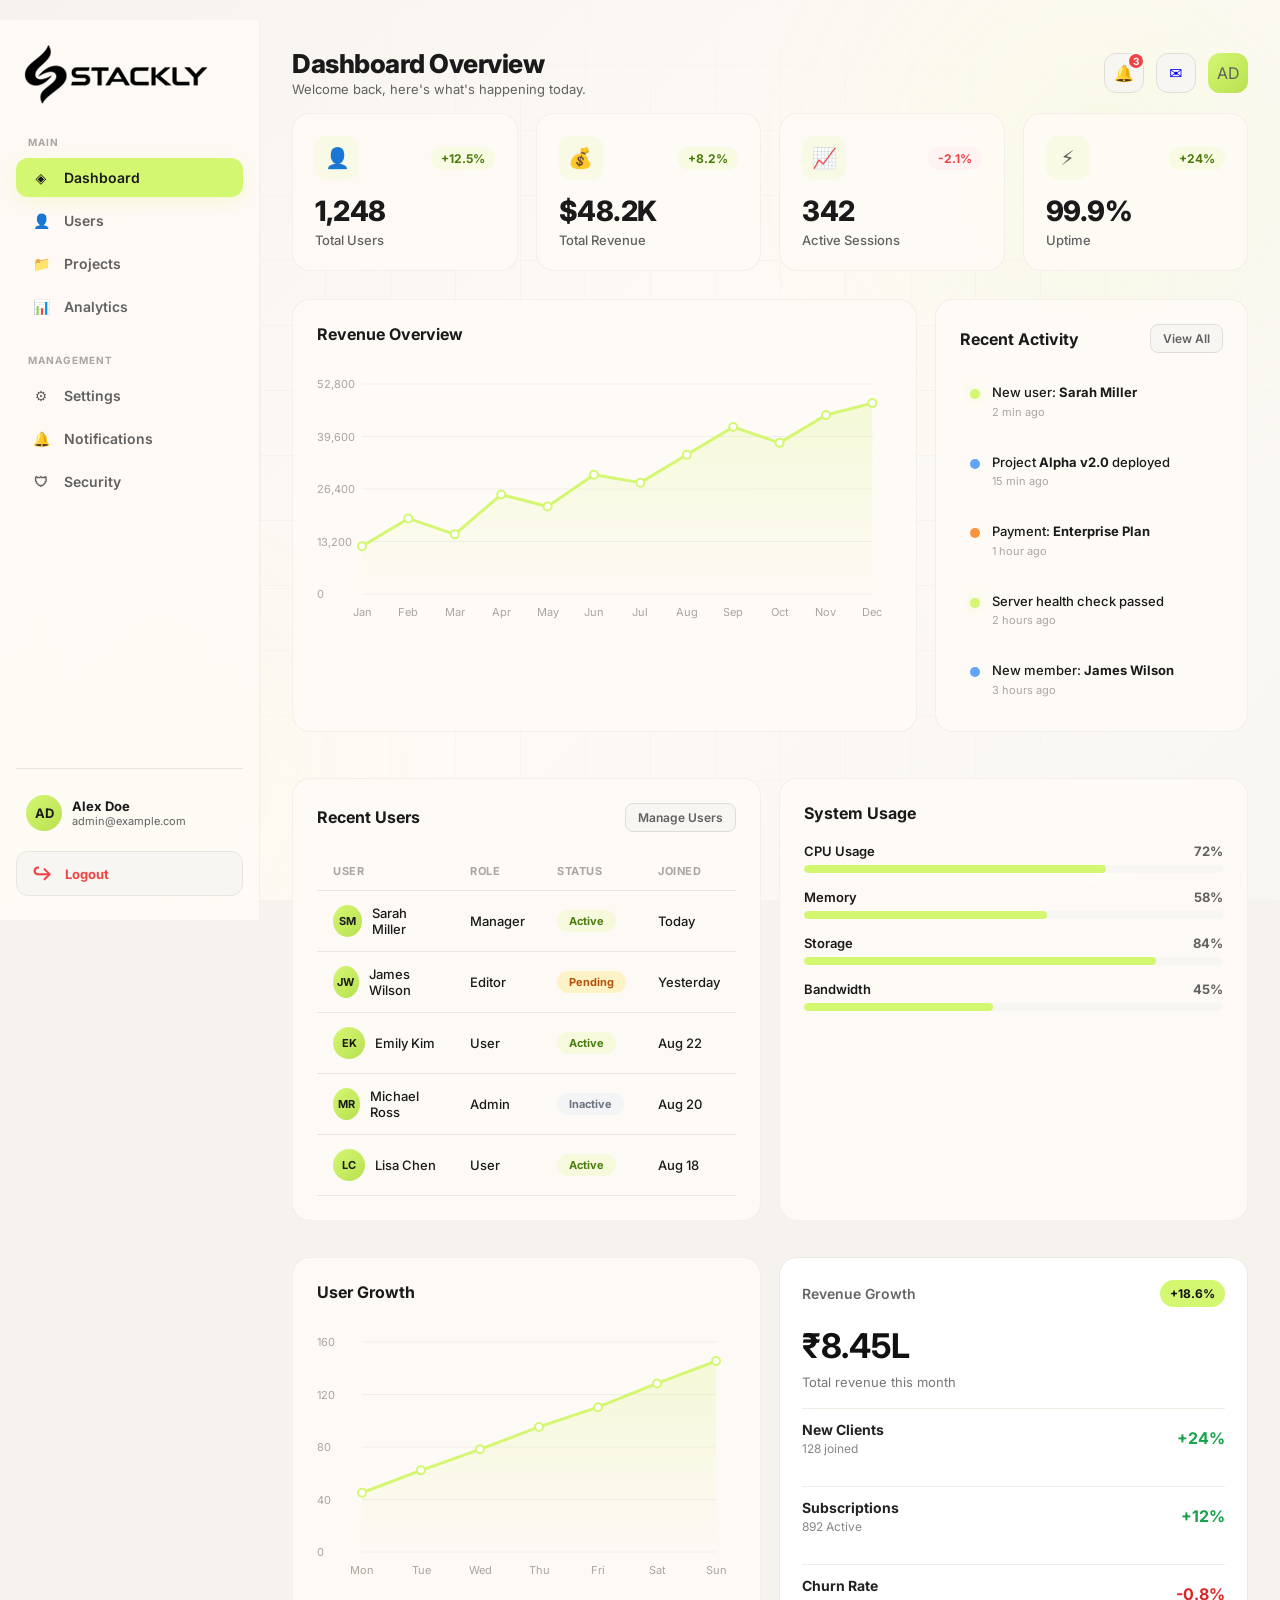
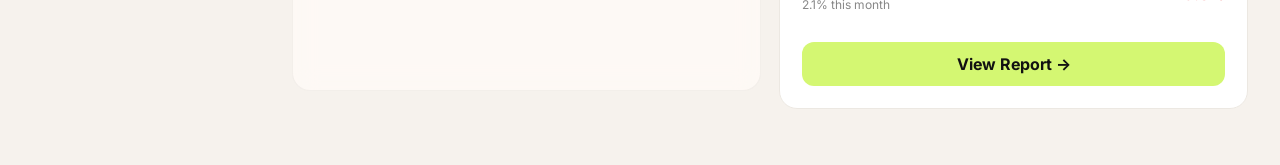
==== commit 5ad41817: "Add files via upload" ====
--- a/admin-dashboard.html
+++ b/admin-dashboard.html
@@ -70,7 +70,7 @@
   flex-direction: column;
   padding: 24px 16px;
   position: fixed;
-  height: 100vh;
+  height: 100dvh;
   z-index: 10;
   transition: width 0.3s ease;
 
